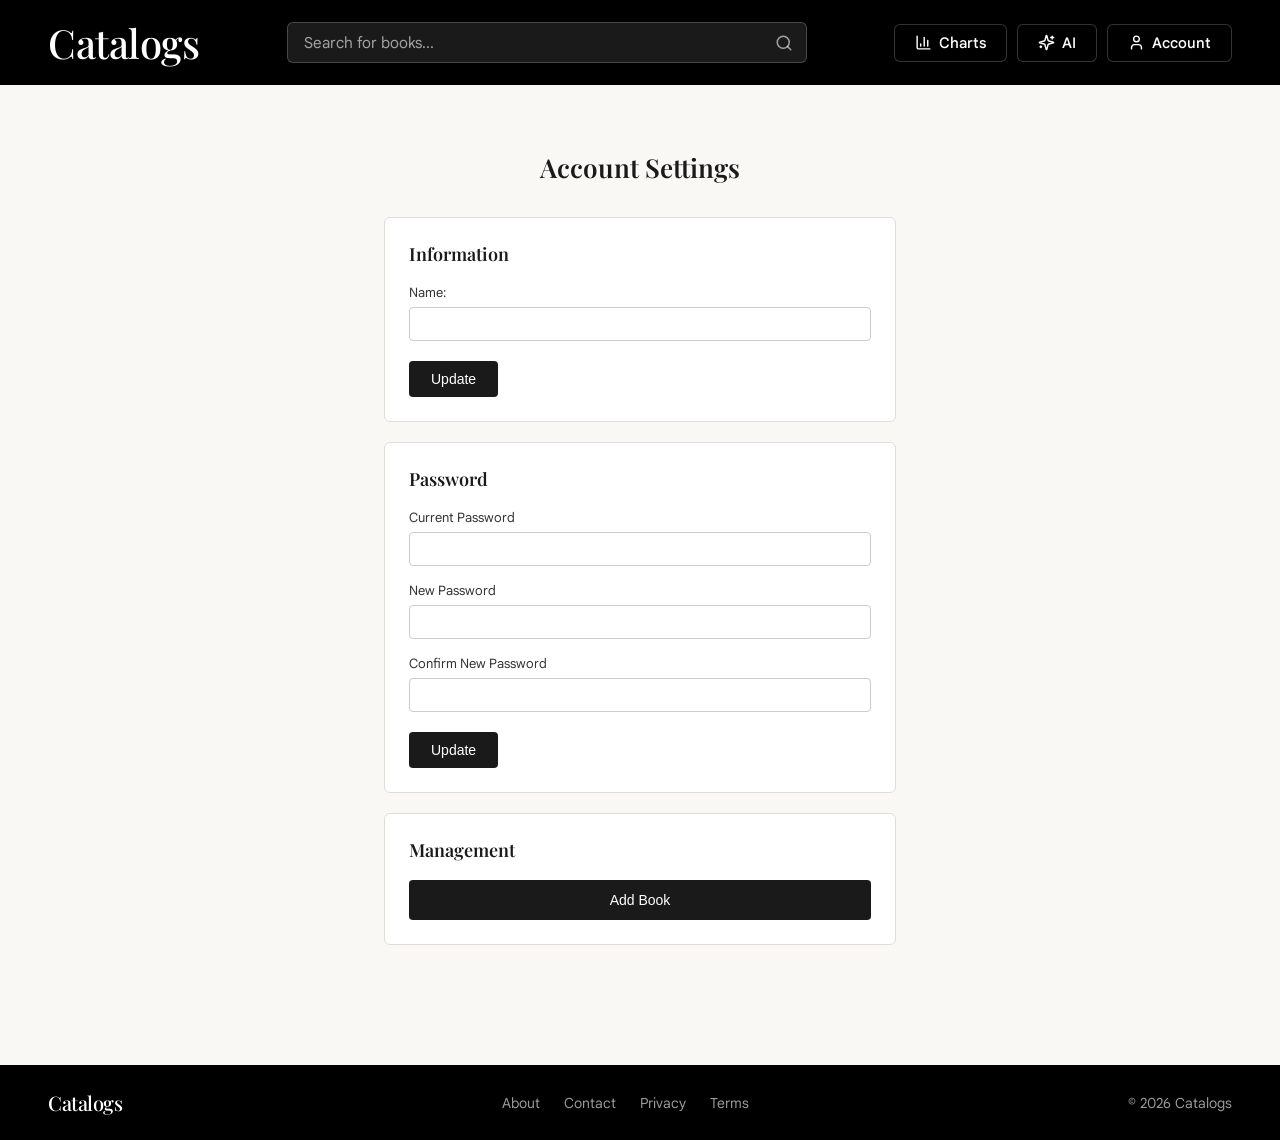
==== Front-end/HTML/adminaccount.html @ 1f296f37 "finished the account page" ====
<!DOCTYPE html>
<html lang="en">

<head>
    <meta charset="UTF-8">
    <meta name="viewport" content="width=device-width, initial-scale=1.0">
    <title>Account Settings - Catalogs</title>
    <link rel="stylesheet" href="../CSS/Shared CSS/shared2.css">
    <link rel="stylesheet" href="../CSS/account.css">
    <script src="../JavaScript/animations.js" defer></script>
    <script src="../JavaScript/functions.js" defer></script>
    <script src="../JavaScript/account.js" defer></script>
</head>

<body>

    <!-- NAVBAR -->
    <nav class="nav-bar">
        <div class="nav-logo">
            <a href="homepage.html">Catalogs</a>
        </div>

        <div class="nav-search">
            <input type="text" placeholder="Search for books..." id="navSearchInput" />
            <span class="search-icon">
                <img src="../assets/Images/Landing Page/Search.svg" alt="search icon">
            </span>
        </div>

        <div class="nav-actions">
            <a href="./charts.html" class="btn-charts">
                <img src="../assets/Images/Home Page/BarChart3.svg" alt="charts icon">
                <span>Charts</span>
            </a>
            <a href="./aichat.html" class="btn-ai">
                <img src="../assets/Images/Home Page/Sparkles.svg" alt="sparkles icon">
                <span>AI</span>
            </a>
            <a href="./useraccount.html" class="btn-account">
                <img src="../assets/Images/Home Page/User.svg" alt="user icon">
                <span>Account</span>
            </a>
        </div>

        <button class="hamburger" id="hamburgerBtn" aria-label="Open menu" aria-expanded="false">
            <span></span>
            <span></span>
            <span></span>
        </button>
    </nav>

    <!-- Mobile Menu Overlay -->
    <div class="mobile-menu" id="mobileMenu" aria-hidden="true">
        <a href="./charts.html" class="mobile-btn-charts">
            <img src="../assets/Images/Home Page/BarChart3.svg" alt="charts icon">
            Charts
        </a>
        <a href="./aichat.html" class="mobile-btn-ai">
            <img src="../assets/Images/Home Page/Sparkles.svg" alt="sparkles icon">
            AI
        </a>
        <a href="./useraccount.html" class="mobile-btn-account">
            <img src="../assets/Images/Home Page/User.svg" alt="user icon">
            Account
        </a>
        <div class="mobile-search">
            <input type="text" placeholder="Search for books..." id="mobileSearchInput" />
            <span class="search-icon">
                <img src="../assets/Images/Landing Page/Search.svg" alt="search icon">
            </span>
        </div>
    </div>

    <main class="account-main">

        <h1 class="page-title">Account Settings</h1>

        <!-- INFORMATION -->
        <div class="account-card">
            <h2 class="card-title">Information</h2>
            <div class="form-group">
                <label class="form-label">Name:</label>
                <input type="text" class="form-input" id="userName" placeholder="">
            </div>
            <button class="btn-update" id="updateInfo">Update</button>
        </div>

        <!-- PASSWORD -->
        <div class="account-card">
            <h2 class="card-title">Password</h2>
            <div class="form-group">
                <label class="form-label">Current Password</label>
                <input type="password" class="form-input" id="currentPassword">
            </div>
            <div class="form-group">
                <label class="form-label">New Password</label>
                <input type="password" class="form-input" id="newPassword">
            </div>
            <div class="form-group">
                <label class="form-label">Confirm New Password</label>
                <input type="password" class="form-input" id="confirmPassword">
            </div>
            <button class="btn-update" id="updatePassword">Update</button>
        </div>

        <!-- MANAGEMENT (admin only) -->
        <div class="account-card">
            <h2 class="card-title">Management</h2>
            <button class="btn-add-book" id="addBookBtn">Add Book</button>
        </div>

    </main>

    <!-- ADD BOOK PANEL (slides in) -->
    <div class="panel-overlay" id="panelOverlay" style="display:none;"></div>
    <div class="add-book-panel" id="addBookPanel">
        <main class="add-book-main">

            <h1 class="page-title">Add Book</h1>

            <div class="add-book-card">

                <!-- ROW: Title + Author -->
                <div class="field-row">
                    <div class="form-group">
                        <label class="form-label">Title <span class="required">*</span></label>
                        <input type="text" class="form-input" id="bookTitle">
                    </div>
                    <div class="form-group">
                        <label class="form-label">Author <span class="required">*</span></label>
                        <input type="text" class="form-input" id="bookAuthor">
                    </div>
                </div>

                <!-- Description -->
                <div class="form-group full-width">
                    <label class="form-label">Description <span class="required">*</span></label>
                    <textarea class="form-input form-textarea" id="bookDescription"></textarea>
                </div>

                <!-- ROW: Published Year + Publisher -->
                <div class="field-row">
                    <div class="form-group">
                        <label class="form-label">Published Year <span class="required">*</span></label>
                        <input type="text" class="form-input" id="bookYear">
                    </div>
                    <div class="form-group">
                        <label class="form-label">Publisher <span class="required">*</span></label>
                        <input type="text" class="form-input" id="bookPublisher">
                    </div>
                </div>

                <!-- ROW: Pages + Language -->
                <div class="field-row">
                    <div class="form-group">
                        <label class="form-label">Pages <span class="required">*</span></label>
                        <input type="number" class="form-input" id="bookPages">
                    </div>
                    <div class="form-group">
                        <label class="form-label">Language <span class="required">*</span></label>
                        <input type="text" class="form-input" id="bookLanguage">
                    </div>
                </div>

                <!-- ROW: ISBN + Genre -->
                <div class="field-row">
                    <div class="form-group">
                        <label class="form-label">ISBN <span class="required">*</span></label>
                        <input type="text" class="form-input" id="bookISBN">
                    </div>
                    <div class="form-group">
                        <label class="form-label">Genre <span class="required">*</span></label>
                        <input type="text" class="form-input" id="bookGenre">
                    </div>
                </div>

                <!-- Book Cover Upload -->
                <div class="form-group full-width">
                    <label class="form-label">Book Cover</label>
                    <div class="cover-upload" id="coverUpload">
                        <input type="file" id="coverInput" accept="image/*" style="display:none;">
                        <span class="cover-upload-text" id="coverUploadText">Upload Cover Image</span>
                        <img id="coverPreview" class="cover-preview" src="" alt="" style="display:none;">
                    </div>
                </div>

                <!-- Action Buttons -->
                <div class="add-book-actions">
                    <button class="btn-add-book-submit" id="submitBook">Add Book</button>
                    <button class="btn-cancel-book" id="cancelBook">Cancel</button>
                </div>

            </div>
        </main>
    </div>

    <!-- FOOTER -->
    <footer>
        <div class="footer-logo">
            <a href="homepage.html">Catalogs</a>
        </div>
        <nav class="footer-links">
            <a>About</a>
            <a>Contact</a>
            <a>Privacy</a>
            <a>Terms</a>
        </nav>
        <span class="footer-copy">&copy; 2026 Catalogs</span>
    </footer>
</body>

</html>
---- Front-end/CSS/Shared CSS/shared2.css ----
* {
  box-sizing: border-box;
  margin: 0;
  padding: 0;
}

body {
  background-color: #F9F8F5;
  color: white;
  font-family: 'Product Sans', sans-serif;
  min-height: 100vh;
}

/* NAVBAR SECTION */
.nav-bar {
  display: flex;
  align-items: center;
  justify-content: space-between;
  padding: 16px 48px;
  background-color: #000000;
  gap: 16px;
  position: fixed;
  width: 100%;
  z-index: 100;
}

.nav-logo * {
  font-size: 2.5rem;
  font-weight: 500;
  font-family: 'Playfair Display', serif;
  color: #ffffff;
  letter-spacing: -0.5px;
  text-decoration: none;
  flex-shrink: 0;
}

.nav-search {
  flex: 1;
  min-width: 160px;
  max-width: 520px;
  position: relative;
}

.nav-search input {
  width: 100%;
  background-color: #ffffff1a;
  border: 1px solid #ffffff33;
  border-radius: 6px;
  padding: 10px 44px 10px 16px;
  color: #ccc;
  font-size: 0.95rem;
  font-family: 'Product Sans', sans-serif;
  outline: none;
  transition: border-color 0.2s ease;
}

.nav-search input:-webkit-autofill,
.nav-search input:-webkit-autofill:hover,
.nav-search input:-webkit-autofill:focus,
.nav-search input:-webkit-autofill:active {
  -webkit-box-shadow: 0 0 0px 1000px #1a1a1a inset !important;
  -webkit-text-fill-color: #ccc !important;
  -webkit-text-size-adjust: 0.95rem !important;
  transition: background-color 5000s ease-in-out 0s;
  border: 1px solid #ffffff80 !important;
}

.nav-search input::placeholder {
  color: #ffffff99;
}

.nav-search input:focus {
  border-color: #ffffff80;
}

.nav-search .search-icon {
  position: absolute;
  right: 14px;
  top: 50%;
  transform: translateY(-50%);
  pointer-events: none;
  display: flex;
  align-items: center;
}

.nav-search .search-icon img {
  width: 18px;
  height: 18px;
}

.nav-actions {
  display: flex;
  gap: 10px;
  align-items: center;
  flex-shrink: 0;
}

.btn-charts,
.btn-ai,
.btn-account {
  display: flex;
  align-items: center;
  gap: 7px;
  padding: 9px 20px;
  border-radius: 6px;
  font-size: 0.92rem;
  font-weight: 500;
  text-decoration: none;
  transition: background 0.2s ease;
  white-space: nowrap;
  background-color: #000000;
  border: 1.5px solid #ffffff33;
  color: #ffffff;
}

.btn-charts img,
.btn-ai img,
.btn-account img {
  width: 17px;
  height: 17px;
}

.btn-charts:hover,
.btn-ai:hover,
.btn-account:hover {
  background-color: #8d8d8d33;
}

/* HAMBURGER BUTTON */
.hamburger {
  display: none;
  flex-direction: column;
  justify-content: center;
  gap: 5px;
  width: 36px;
  height: 36px;
  background: none;
  border: none;
  cursor: pointer;
  padding: 4px;
  flex-shrink: 0;
}

.hamburger span {
  display: block;
  width: 100%;
  height: 2px;
  background-color: #ffffff;
  border-radius: 2px;
  transition: transform 0.3s ease, opacity 0.3s ease;
  transform-origin: center;
}

.hamburger.is-open span:nth-child(1) {
  transform: translateY(7px) rotate(45deg);
}

.hamburger.is-open span:nth-child(2) {
  opacity: 0;
}

.hamburger.is-open span:nth-child(3) {
  transform: translateY(-7px) rotate(-45deg);
}

/* MOBILE MENU OVERLAY */
.mobile-menu {
  display: none;
  flex-direction: column;
  align-items: center;
  gap: 16px;
  position: fixed;
  inset: 0;
  background-color: #000000;
  z-index: 99;
  padding: 60px 24px 40px;
  margin-top: 28px;
  overflow-y: visible;
   opacity: 0;
  visibility: hidden;
  transition: opacity 0.6s ease, visibility 0.6s ease;
}

.mobile-menu.is-open {
  opacity: 1;
  visibility: visible;
}

.mobile-menu-logo {
  font-size: 2rem;
  font-weight: 500;
  font-family: 'Playfair Display', serif;
  color: #ffffff;
  letter-spacing: -0.5px;
  margin-bottom: 8px;
}

.mobile-btn-charts,
.mobile-btn-ai,
.mobile-btn-account {
  display: flex;
  align-items: center;
  justify-content: center;
  gap: 8px;
  width: 100%;
  padding: 12px 20px;
  border-radius: 6px;
  font-size: 1rem;
  font-weight: 500;
  text-decoration: none;
  border: 1.5px solid #ffffff33;
  color: #ffffff;
  background-color: #000000;
  transition: background 0.2s ease;
}

.mobile-btn-charts img,
.mobile-btn-ai img,
.mobile-btn-account img {
  width: 18px;
  height: 18px;
}

.mobile-btn-charts:hover,
.mobile-btn-ai:hover,
.mobile-btn-account:hover {
  background-color: #8d8d8d33;
}

.mobile-search {
  position: relative;
  width: 100%;
}

.mobile-search input {
  width: 100%;
  background-color: #ffffff1a;
  border: 1px solid #ffffff33;
  border-radius: 6px;
  padding: 10px 44px 10px 16px;
  color: #ccc;
  font-size: 0.95rem;
  font-family: 'Product Sans', sans-serif;
  outline: none;
  transition: border-color 0.2s ease;
}

.mobile-search input:-webkit-autofill,
.mobile-search input:-webkit-autofill:hover,
.mobile-search input:-webkit-autofill:focus,
.mobile-search input:-webkit-autofill:active {
  -webkit-box-shadow: 0 0 0px 1000px #1a1a1a inset !important;
  -webkit-text-fill-color: #ccc !important;
  -webkit-text-size-adjust: 0.95rem !important;
  transition: background-color 5000s ease-in-out 0s;
  border: 1px solid #ffffff80 !important;
}

.mobile-search input::placeholder {
  color: #ffffff99;
}

.mobile-search input:focus {
  border-color: #ffffff80;
}

.mobile-search .search-icon {
  position: absolute;
  right: 14px;
  top: 50%;
  transform: translateY(-50%);
  pointer-events: none;
  display: flex;
  align-items: center;
}

.mobile-search .search-icon img {
  width: 18px;
  height: 18px;
}

/* FOOTER */
footer {
  background-color: #000000;
  display: flex;
  align-items: center;
  justify-content: space-between;
  padding: 24px 48px;
  flex-wrap: wrap;
  gap: 16px;
}

.footer-logo a {
  text-decoration: none;
  font-size: 1.25rem;
  font-weight: 500;
  font-family: 'Playfair Display', serif;
  color: #ffffff;
  letter-spacing: -0.5px;
  transition: color 0.2s ease;
}

.footer-logo a:hover {
  color: #ffffffCC;
}

.footer-links {
  display: flex;
  gap: 24px;
  flex-wrap: wrap;
}

.footer-links a {
  font-size: 0.875rem;
  font-weight: 400;
  font-family: 'Product Sans', sans-serif;
  color: #ffffff99;
  cursor: pointer;
  text-decoration: none;
  transition: color 0.2s ease;
}

.footer-links a:hover {
  color: #ffffff;
}

.footer-copy {
  font-size: 0.875rem;
  font-family: 'Product Sans', sans-serif;
  color: #ffffff99;
}
---- Front-end/CSS/account.css ----
@font-face {
    font-family: 'Product Sans';
    src: url('../assets/Fonts/GoogleSans-VariableFont.woff2') format('woff2'),
        url('../assets/Fonts/GoogleSans-VariableFont.ttf') format('truetype');
    font-weight: 100 900;
    font-style: normal;
    font-display: swap;
}

@font-face {
    font-family: 'Playfair Display';
    src: url('../assets/Fonts/PlayfairDisplay-VariableFont.woff2') format('woff2'),
        url('../assets/Fonts/PlayfairDisplay-VariableFont.ttf') format('truetype');
    font-weight: 400 900;
    font-style: normal;
    font-display: swap;
}

body {
    color: #1a1a1a;
}

/* ── ACCOUNT MAIN ─────────────────────────────────────────── */
.account-main {
    max-width: 560px;
    margin: 0 auto;
    width: 100%;
    padding: 150px 24px 100px;
}

/* ── PAGE TITLE ───────────────────────────────────────────── */
.page-title {
    font-family: 'Playfair Display', serif;
    font-size: 26px;
    font-weight: 600;
    text-align: center;
    margin-bottom: 32px;
    color: #1a1a1a;
}

/* ── CARDS ────────────────────────────────────────────────── */
.account-card {
    background: #fff;
    border: 1px solid #e0ddd8;
    border-radius: 6px;
    padding: 24px;
    margin-bottom: 20px;
}

.card-title {
    font-family: 'Playfair Display', serif;
    font-size: 18px;
    font-weight: 600;
    margin-bottom: 18px;
    color: #1a1a1a;
}

/* ── FORM ELEMENTS ────────────────────────────────────────── */
.form-group {
    display: flex;
    flex-direction: column;
    gap: 6px;
    margin-bottom: 16px;
    flex: 1;
}

.form-group:last-of-type {
    margin-bottom: 20px;
}

.form-label {
    font-size: 13px;
    color: #333;
}

.required {
    color: #c0392b;
}

.form-input {
    width: 100%;
    border: none;
    border: 1px solid #ccc;
    padding: 8px 8px;
    font-size: 14px;
    background: transparent;
    color: #1a1a1a;
    outline: none;
    transition: border-color 0.2s;
    border-radius: 4px;
}

.form-input:focus {
    border-color: #1a1a1a;
}

.form-textarea {
    resize: vertical;
    min-height: 90px;
    border: 1px solid #ccc;
    padding: 10px;
    border-radius: 4px;
    line-height: 1.5;
}

.form-textarea:focus {
    border-color: #1a1a1a;
}

/* ── UPDATE BUTTON ────────────────────────────────────────── */
.btn-update {
    background: #1a1a1a;
    color: #fff;
    border: none;
    padding: 10px 22px;
    font-size: 14px;
    cursor: pointer;
    border-radius: 4px;
    transition: background 0.2s;
}

.btn-update:hover {
    background: #333;
}

/* ── ADD BOOK BUTTON (management card) ────────────────────── */
.btn-add-book {
    width: 100%;
    background: #1a1a1a;
    color: #fff;
    border: none;
    padding: 12px;
    font-size: 14px;
    cursor: pointer;
    border-radius: 4px;
    transition: background 0.2s;
    text-align: center;
}

.btn-add-book:hover {
    background: #333;
}

/* ============================================================
   ADD BOOK PANEL
   ============================================================ */

/* Overlay behind panel */
.panel-overlay {
    position: fixed;
    inset: 0;
    background: rgba(0, 0, 0, 0.3);
    z-index: 100;
}

/* Full-screen panel that slides in from the right */
.add-book-panel {
    position: fixed;
    top: 0;
    right: 0;
    width: 100%;
    height: 100%;
    background: #f5f3ef;
    z-index: 101;
    overflow-y: auto;
    opacity: 0;
    visibility: hidden;
    transition: opacity 0.6s ease, visibility 0.6s ease;
}

.add-book-panel.open {
    opacity: 1;
    visibility: visible;
}

/* ── ADD BOOK MAIN ────────────────────────────────────────── */
.add-book-main {
    max-width: 560px;
    margin: 0 auto;
    width: 100%;
    padding: 40px 24px 80px;
}

/* ── ADD BOOK CARD ────────────────────────────────────────── */
.add-book-card {
    background: #fff;
    border: 1px solid #e0ddd8;
    border-radius: 6px;
    padding: 24px;
}

/* ── TWO COLUMN FIELD ROW ─────────────────────────────────── */
.field-row {
    display: flex;
    gap: 20px;
    margin-bottom: 0;
}

.field-row .form-group {
    flex: 1;
}

/* ── COVER UPLOAD ─────────────────────────────────────────── */
.cover-upload {
    width: 100%;
    min-height: 120px;
    background: #e8e5e0;
    border-radius: 4px;
    display: flex;
    align-items: center;
    justify-content: center;
    cursor: pointer;
    position: relative;
    overflow: hidden;
    transition: background 0.2s;
}

.cover-upload:hover {
    background: #dddad4;
}

.cover-upload-text {
    font-size: 13px;
    color: #888;
    pointer-events: none;
}

.cover-preview {
    width: 100%;
    height: 100%;
    object-fit: contain;
    max-height: 200px;
}

/* ── ADD BOOK ACTION BUTTONS ──────────────────────────────── */
.add-book-actions {
    display: flex;
    gap: 12px;
    margin-top: 24px;
}

.btn-add-book-submit {
    background: #1a1a1a;
    color: #fff;
    border: none;
    padding: 11px 28px;
    font-size: 14px;
    cursor: pointer;
    border-radius: 4px;
    transition: background 0.2s;
}

.btn-add-book-submit:hover {
    background: #333;
}

.btn-cancel-book {
    background: transparent;
    color: #1a1a1a;
    border: 1px solid #1a1a1a;
    padding: 11px 28px;
    font-size: 14px;
    cursor: pointer;
    border-radius: 4px;
    transition: background 0.2s, color 0.2s;
}

.btn-cancel-book:hover {
    background: #1a1a1a;
    color: #fff;
}

@media (max-width: 1150px) {
  .nav-bar {
    padding: 14px 24px;
  }

  .nav-logo * {
    font-size: 2rem;
  }

  .nav-search,
  .nav-actions {
    display: none;
  }

  .hamburger {
    display: flex;
  }

  .mobile-menu {
    display: flex;
  }

  footer {
    padding: 24px;
  }
}

/* TABLET (<= 768px) */
@media (max-width: 768px) {
  footer {
    flex-direction: column;
    align-items: center;
    text-align: center;
    padding: 24px 16px;
  }

  .footer-links {
    justify-content: center;
  }
}

@media (max-width: 600px) {
    .account-main,
    .add-book-main {
        padding: 150px 16px 80px;
    }

    .page-title {
        font-size: 22px;
    }

    .field-row {
        flex-direction: column;
        gap: 0;
    }

    .add-book-actions {
        flex-direction: column;
    }

    .btn-add-book-submit,
    .btn-cancel-book {
        width: 100%;
        text-align: center;
    }
}
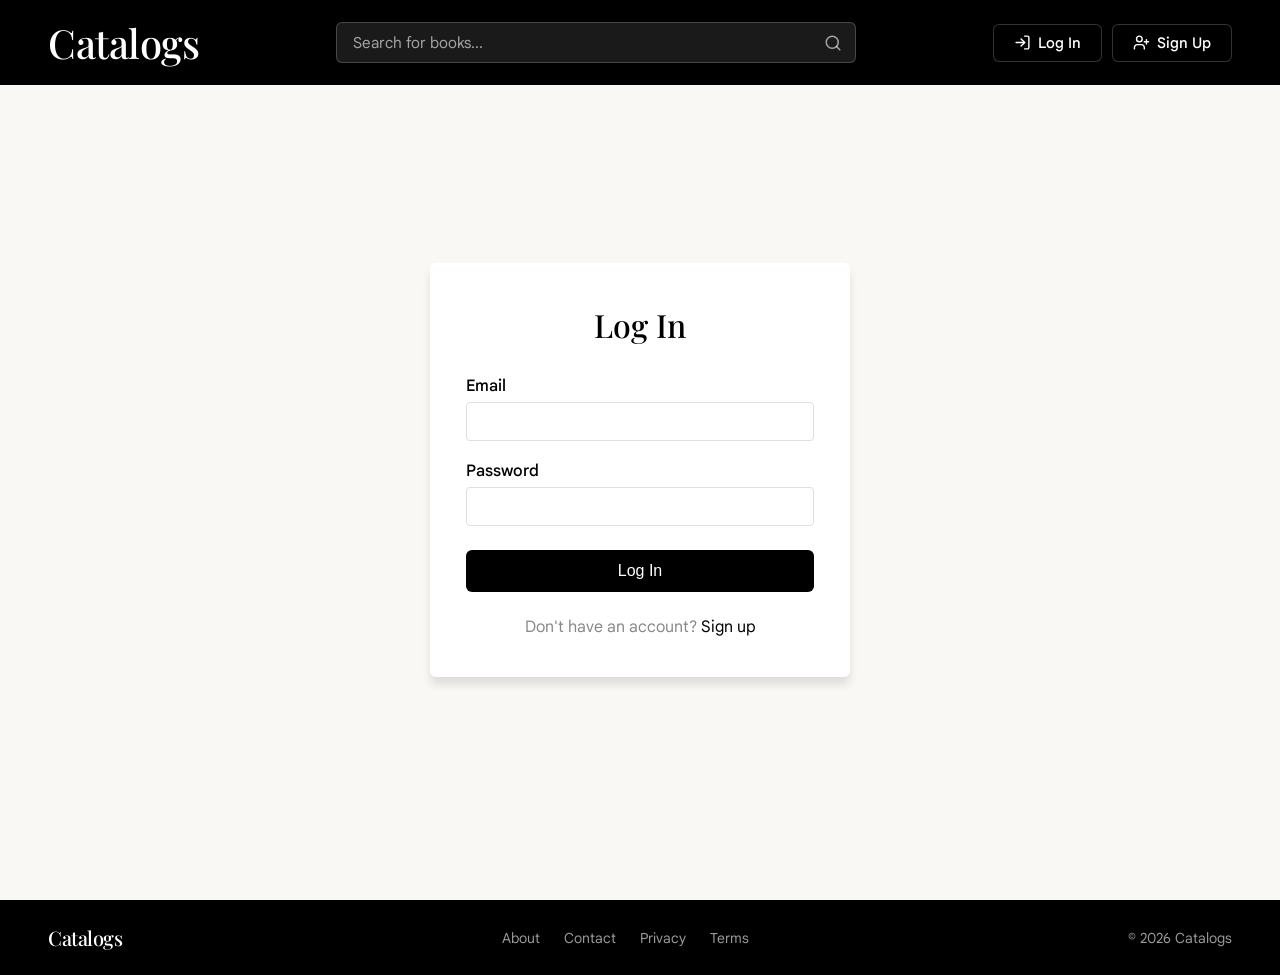
==== commit 32d4637a: "Front-end Co-authored-by: Copilot <copilot@github.com>" ====
--- a/Front-end/HTML/adminaccount.html
+++ b/Front-end/HTML/adminaccount.html
@@ -7,8 +7,11 @@
     <title>Account Settings - Catalogs</title>
     <link rel="stylesheet" href="../CSS/Shared CSS/shared2.css">
     <link rel="stylesheet" href="../CSS/account.css">
+    <link rel="stylesheet" href="../CSS/search.css">
+    <script src="../JavaScript/config.js"></script>
+    <script src="../JavaScript/auth-guard.js"></script>
+    <script src="../JavaScript/search.js" defer></script>
     <script src="../JavaScript/animations.js" defer></script>
-    <script src="../JavaScript/functions.js" defer></script>
     <script src="../JavaScript/account.js" defer></script>
 </head>
 
@@ -21,7 +24,7 @@
         </div>
 
         <div class="nav-search">
-            <input type="text" placeholder="Search for books..." id="navSearchInput" />
+            <input type="text" autocomplete="off" placeholder="Search for books..." id="navSearchInput" />
             <span class="search-icon">
                 <img src="../assets/Images/Landing Page/Search.svg" alt="search icon">
             </span>
@@ -64,7 +67,7 @@
             Account
         </a>
         <div class="mobile-search">
-            <input type="text" placeholder="Search for books..." id="mobileSearchInput" />
+            <input type="text" autocomplete="off" placeholder="Search for books..." id="mobileSearchInput" />
             <span class="search-icon">
                 <img src="../assets/Images/Landing Page/Search.svg" alt="search icon">
             </span>
@@ -207,6 +210,24 @@
         </nav>
         <span class="footer-copy">&copy; 2026 Catalogs</span>
     </footer>
+
+    <!-- SEARCH OVERLAY -->
+    <div class="search-overlay" id="searchOverlay">
+        <div class="search-overlay-inner">
+            <div class="search-overlay-bar">
+                <svg xmlns="http://www.w3.org/2000/svg" width="18" height="18" viewBox="0 0 24 24" fill="none"
+                    stroke="currentColor" stroke-width="2">
+                    <circle cx="11" cy="11" r="8" />
+                    <path d="m21 21-4.35-4.35" />
+                </svg>
+                <input type="text" class="search-overlay-input" id="searchOverlayInput"
+                    placeholder="Search for books..." autocomplete="off">
+                <button class="search-overlay-close" id="searchOverlayClose">&times;</button>
+            </div>
+            <p class="search-overlay-info" id="searchOverlayInfo"></p>
+            <div class="search-overlay-list" id="searchOverlayList"></div>
+        </div>
+    </div>
 </body>
 
 </html>
--- a/Front-end/CSS/account.css
+++ b/Front-end/CSS/account.css
@@ -123,6 +123,44 @@
     background: #333;
 }
 
+/* ── LOGOUT CARD ──────────────────────────────────────────── */
+.logout-card {
+    border: 1px solid #e8b4b4;
+    background: #fff5f5;
+    display: flex;
+    flex-direction: column;
+    justify-content: space-between;
+}
+
+.logout-text {
+    font-size: 14px;
+    color: #666;
+    margin-bottom: 16px;
+    line-height: 1.5;
+}
+
+/* ── LOGOUT BUTTON ────────────────────────────────────────── */
+.btn-logout {
+    background: #c0392b;
+    color: #fff;
+    border: none;
+    padding: 10px 22px;
+    font-size: 14px;
+    cursor: pointer;
+    border-radius: 4px;
+    transition: all 0.2s;
+    align-self: flex-start;
+}
+
+.btn-logout:hover {
+    background: #a03020;
+    transform: translateY(-1px);
+}
+
+.btn-logout:active {
+    transform: translateY(0);
+}
+
 /* ── ADD BOOK BUTTON (management card) ────────────────────── */
 .btn-add-book {
     width: 100%;
--- a/Front-end/CSS/search.css
+++ b/Front-end/CSS/search.css
@@ -0,0 +1,227 @@
+@font-face {
+  font-family: 'Product Sans';
+  src: url('../assets/Fonts/GoogleSans-VariableFont.woff2') format('woff2'),
+    url('../assets/Fonts/GoogleSans-VariableFont.ttf') format('truetype');
+  font-weight: 100 900;
+  font-style: normal;
+  font-display: swap;
+}
+
+@font-face {
+  font-family: 'Playfair Display';
+  src: url('../assets/Fonts/PlayfairDisplay-VariableFont.woff2') format('woff2'),
+    url('../assets/Fonts/PlayfairDisplay-VariableFont.ttf') format('truetype');
+  font-weight: 400 900;
+  font-style: normal;
+  font-display: swap;
+}
+
+/* SEARCH OVERLAY */
+.search-overlay {
+    position: fixed;
+    inset: 0;
+    background: #f5f3ef;
+    z-index: 999;
+    overflow-y: auto;
+    opacity: 0;
+    visibility: hidden;
+    transition: opacity 0.2s ease, visibility 0.2s ease;
+}
+
+.search-overlay.open {
+    opacity: 1;
+    visibility: visible;
+}
+
+/* ── INNER WRAPPER ────────────────────────────────────────── */
+.search-overlay-inner {
+    max-width: 900px;
+    margin: 0 auto;
+    padding: 32px 24px 80px;
+}
+
+/* ── SEARCH BAR ROW ───────────────────────────────────────── */
+.search-overlay-bar {
+    display: flex;
+    align-items: center;
+    gap: 12px;
+    border-bottom: 2px solid #1a1a1a;
+    padding-bottom: 12px;
+    margin-bottom: 24px;
+}
+
+.search-overlay-bar svg {
+    flex-shrink: 0;
+    color: #777;
+}
+
+.search-overlay-input {
+    flex: 1;
+    border: none;
+    background: transparent;
+    font-size: 20px;
+    font-family: 'Product Sans', sans-serif;
+    color: #1a1a1a;
+    outline: none;
+}
+
+.search-overlay-input::placeholder {
+    color: #bbb;
+}
+
+.search-overlay-close {
+    background: none;
+    border: none;
+    font-size: 28px;
+    cursor: pointer;
+    color: #777;
+    line-height: 1;
+    padding: 0;
+    transition: color 0.15s;
+    flex-shrink: 0;
+}
+
+.search-overlay-close:hover {
+    color: #1a1a1a;
+}
+
+/* ── INFO LINE ────────────────────────────────────────────── */
+.search-overlay-info {
+    font-size: 13px;
+    color: #777;
+    margin-bottom: 12px;
+    font-family: 'Product Sans', sans-serif;
+    min-height: 20px;
+}
+
+.search-overlay-info span {
+    color: #1a1a1a;
+    font-weight: 600;
+}
+
+/* ── RESULTS LIST ─────────────────────────────────────────── */
+.search-overlay-list {
+    display: flex;
+    flex-direction: column;
+    background: #fff;
+    border: 1px solid #e0ddd8;
+    border-radius: 6px;
+    overflow: hidden;
+}
+
+.search-overlay-list:empty {
+    border: none;
+}
+
+/* ── RESULT ITEM ──────────────────────────────────────────── */
+.search-item {
+    display: flex;
+    align-items: center;
+    gap: 20px;
+    padding: 16px 20px;
+    border-bottom: 1px solid #eee;
+    cursor: pointer;
+    transition: background 0.15s;
+}
+
+.search-item:last-child {
+    border-bottom: none;
+}
+
+.search-item:hover {
+    background: #faf9f7;
+}
+
+/* Cover */
+.search-cover {
+    width: 52px;
+    height: 70px;
+    background: #ddd;
+    border-radius: 3px;
+    flex-shrink: 0;
+    overflow: hidden;
+    display: flex;
+    align-items: center;
+    justify-content: center;
+    color: #999;
+    font-size: 11px;
+    font-family: 'Product Sans', sans-serif;
+}
+
+.search-cover img {
+    width: 100%;
+    height: 100%;
+    object-fit: cover;
+}
+
+/* Info */
+.search-info-block {
+    flex: 1;
+}
+
+.search-book-title {
+    font-family: 'Playfair Display', serif;
+    font-size: 16px;
+    font-weight: 700;
+    color: #1a1a1a;
+    margin-bottom: 5px;
+}
+
+.search-book-title mark {
+    background: transparent;
+    color: #1a1a1a;
+    font-weight: 700;
+    text-decoration: underline;
+    text-decoration-color: #f0b429;
+    text-underline-offset: 2px;
+}
+
+.search-book-author {
+    font-size: 13px;
+    color: #777;
+    font-family: 'Product Sans', sans-serif;
+}
+
+/* ── EMPTY STATE ──────────────────────────────────────────── */
+.search-empty {
+    text-align: center;
+    padding: 60px 24px;
+}
+
+.search-empty-title {
+    font-family: 'Playfair Display', serif;
+    font-size: 20px;
+    color: #1a1a1a;
+    margin-bottom: 10px;
+}
+
+.search-empty-sub {
+    font-size: 14px;
+    color: #999;
+    font-family: 'Product Sans', sans-serif;
+}
+
+/* RESPONSIVE */
+@media (max-width: 768px) {
+    .search-overlay-inner {
+        padding: 24px 16px 60px;
+    }
+
+    .search-overlay-input {
+        font-size: 16px;
+    }
+
+    .search-item {
+        padding: 14px 16px;
+        gap: 14px;
+    }
+
+    .search-cover {
+        width: 44px;
+        height: 60px;
+    }
+
+    .search-book-title {
+        font-size: 14px;
+    }
+}
